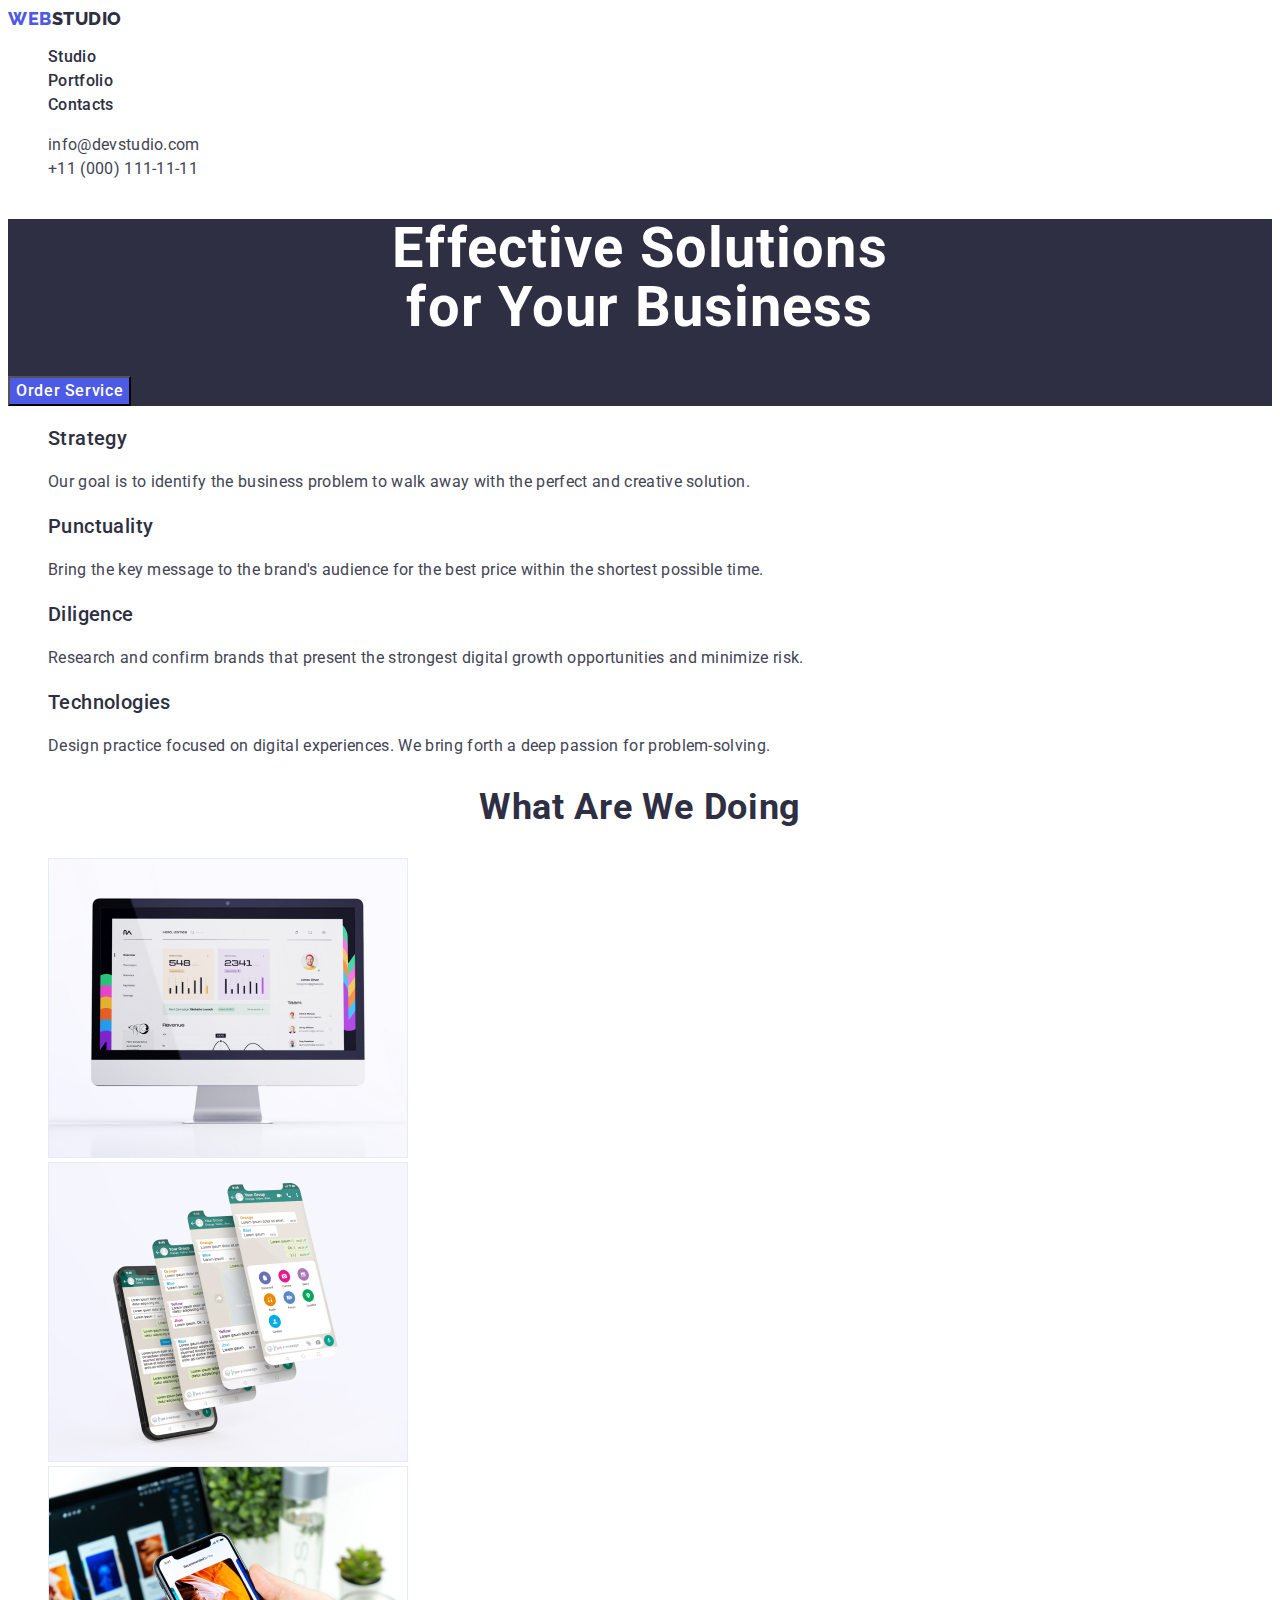
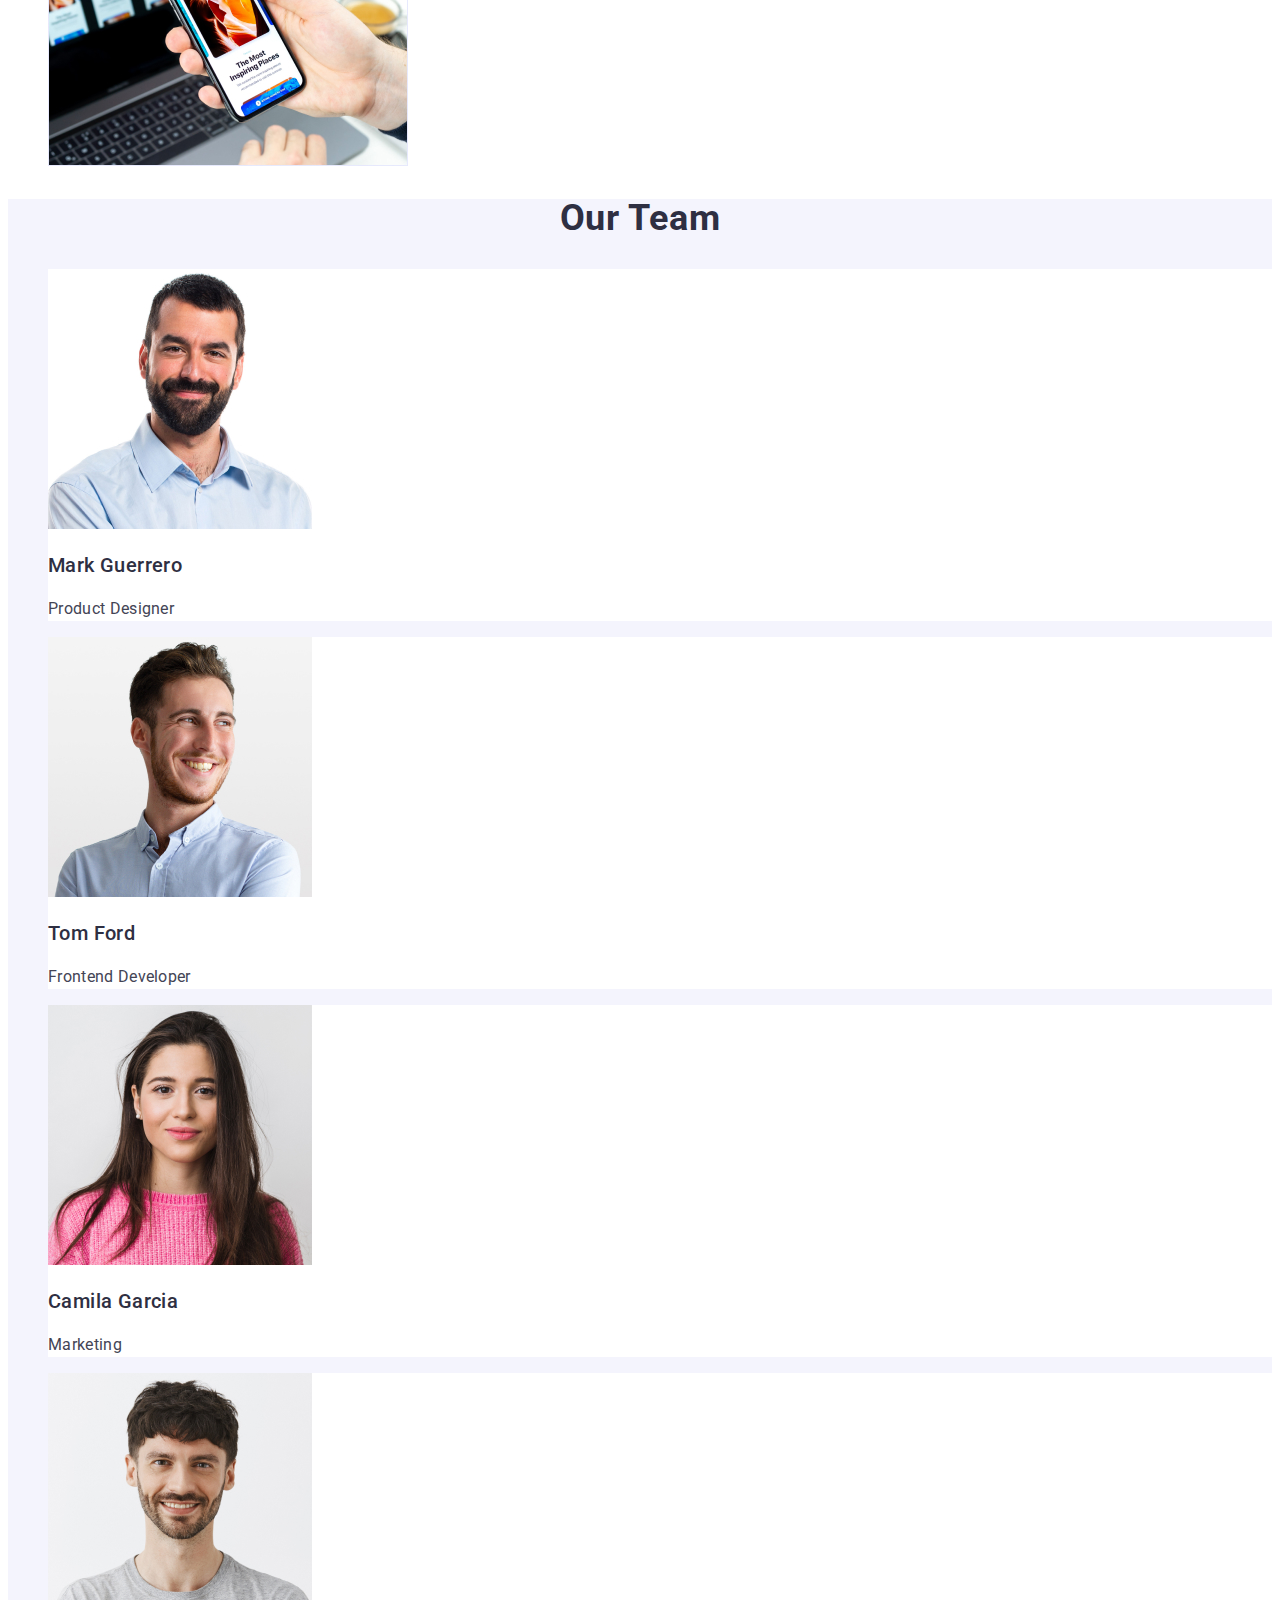
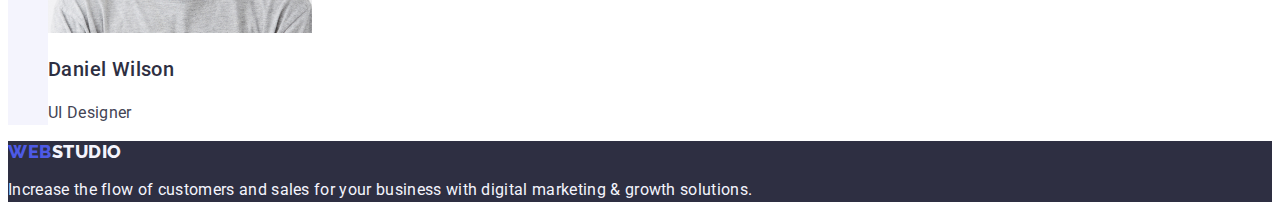
==== index.html @ b1400682 "Initial commit" ====
<!DOCTYPE html>
<html lang="en">
  <head>
    <meta charset="UTF-8" />
    <meta http-equiv="X-UA-Compatible" content="IE=edge" />
    <meta name="viewport" content="width=device-width, initial-scale=1.0" />
    <title>Main Page</title>
    <link rel="preconnect" href="https://fonts.googleapis.com" />
    <link rel="preconnect" href="https://fonts.gstatic.com" crossorigin />
    <link
      href="https://fonts.googleapis.com/css2?family=Raleway:wght@800&family=Roboto:wght@400;500;700;900&display=swap"
      rel="stylesheet"
    />
    <link rel="stylesheet" href="./css/styles.css" />
  </head>
  <body>
    <header class="page-header">
      <nav class="nav-header">
        <a class="logo link" href="./index.html"
          >Web<span class="part-logo">Studio</span></a
        >
        <ul class="menu list">
          <li class="menu-item">
            <a class="menu-link link" href="./index.html">Studio</a>
          </li>
          <li>
            <a class="menu-link link" href="./portfolio.html">Portfolio</a>
          </li>
          <li class="menu-item">
            <a class="menu-link link" href="">Contacts</a>
          </li>
        </ul>
      </nav>
      <address class="contacts">
        <ul class="contact-information list">
          <li class="contact-information-item">
            <a
              class="contact-information-link link"
              href="mailto:info@devstudio.com"
              >info@devstudio.com</a
            >
          </li>
          <li class="contact-information-item">
            <a class="contact-information-link link" href="tel:+110001111111"
              >+11 (000) 111-11-11</a
            >
          </li>
        </ul>
      </address>
    </header>
    <main>
      <section class="hero">
        <h1 class="hero-title">
          Effective Solutions<br />
          for Your Business
        </h1>
        <button class="btn-order" type="button">Order Service</button>
      </section>
      <section class="feautures">
        <h2 class="feautures-tittle-main" hidden>Features</h2>
        <ul class="feautures-list list">
          <li class="feautures-item">
            <h3 class="feautures-tittle">Strategy</h3>
            <p class="feautures-text">
              Our goal is to identify the business problem to walk away with the
              perfect and creative solution.
            </p>
          </li>
          <li class="feautures-item">
            <h3 class="feautures-tittle">Punctuality</h3>
            <p class="feautures-text">
              Bring the key message to the brand's audience for the best price
              within the shortest possible time.
            </p>
          </li>
          <li class="feautures-item">
            <h3 class="feautures-tittle">Diligence</h3>
            <p class="feautures-text">
              Research and confirm brands that present the strongest digital
              growth opportunities and minimize risk.
            </p>
          </li>
          <li class="feautures-item">
            <h3 class="feautures-tittle">Technologies</h3>
            <p class="feautures-text">
              Design practice focused on digital experiences. We bring forth a
              deep passion for problem-solving.
            </p>
          </li>
        </ul>
      </section>
      <section class="activity">
        <h2 class="activity-tittle">What are we doing</h2>
        <ul class="activity-list list">
          <li class="activity-item">
            <img
              class="activity-img"
              src="./images/rectangle71.jpg"
              alt="Gray monobloc"
              width="360"
            />
          </li>
          <li class="activity-item">
            <img
              class="activity-img"
              src="./images/rectangle711.jpg"
              alt="Phone mockup"
              width="360"
            />
          </li>
          <li class="activity-item">
            <img
              class="activity-img"
              src="./images/rectangle712.jpg"
              alt="Apple phone in hand"
              width="360"
            />
          </li>
        </ul>
      </section>
      <section class="team">
        <h2 class="team-tittle">Our Team</h2>
        <ul class="team-list list">
          <li class="team-item">
            <img
              class="team-img"
              src="./images/img.jpg"
              alt="Mark Guerrero"
              width="264"
            />
            <h3 class="team-member">Mark Guerrero</h3>
            <p class="team-member-position">Product Designer</p>
          </li>
          <li class="team-item">
            <img
              class="team-img"
              src="./images/img1.jpg"
              alt="Tom Ford"
              width="264"
            />
            <h3 class="team-member">Tom Ford</h3>
            <p class="team-member-position">Frontend Developer</p>
          </li>
          <li class="team-item">
            <img
              class="team-img"
              src="./images/img2.jpg"
              alt="Camila Garcia"
              width="264"
            />
            <h3 class="team-member">Camila Garcia</h3>
            <p class="team-member-position">Marketing</p>
          </li>
          <li class="team-item">
            <img
              class="team-img"
              src="./images/img3.jpg"
              alt="Daniel Wilson"
              width="264"
            />
            <h3 class="team-member">Daniel Wilson</h3>
            <p class="team-member-position">UI Designer</p>
          </li>
        </ul>
      </section>
    </main>
    <footer class="footer">
      <a class="footer-logo link" href="./index.html"
        >Web<span class="footer-part-logo">Studio</span></a
      >
      <p class="footer-text">
        Increase the flow of customers and sales for your business with digital
        marketing & growth solutions.
      </p>
    </footer>
  </body>
</html>
---- css/styles.css ----
:root {
  --main-font-family: 'Roboto', sans-serif;
  --secondary-font-family: 'Raleway', sans-serif;
  --primary-text-color: #434455;
  --secondary-text-color: #2e2f42;
  --accent-color: #4d5ae5;
  --hover-focus-color: #404bbf;
  --text-color-theme-dark: #f4f4fd;
  --background-color-light: #f4f4fd;
  --background-color-dark: #2e2f42;
}

.list {
  list-style: none;
}

.link {
  text-decoration: none;
}

button {
  font-family: inherit;
  cursor: pointer;
}

body {
  font-family: var(--main-font-family);
  color: var(--primary-text-color);
  background-color: #ffffff;
}

/* Header */
.logo,
.part-logo {
  font-family: var(--secondary-font-family);
  color: var(--accent-color);
  font-weight: 800;
  font-size: 18px;
  line-height: 1.17;
  letter-spacing: 0.03em;
  text-transform: uppercase;
}
.part-logo {
  color: var(--secondary-text-color);
}
.menu-link {
  font-weight: 500;
  font-size: 16px;
  line-height: 1.5;
  letter-spacing: 0.02em;
  color: var(--secondary-text-color);
}
.menu-link:hover,
.menu-link:focus {
  color: var(--hover-focus-color);
}
.contacts {
  font-style: normal;
}
.contact-information-link:hover,
.contact-information-link:focus {
  color: var(--hover-focus-color);
}
.contact-information-link {
  font-size: 16px;
  line-height: 1.5;
  letter-spacing: 0.02em;
  color: var(--primary-text-color);
}
.current:hover,
.current:focus {
  color: var(--hover-focus-color);
}
/* Hero section */
.hero-title {
  font-weight: 700;
  font-size: 56px;
  line-height: 1.07;
  text-align: center;
  letter-spacing: 0.02em;
  color: #ffffff;
}
.hero {
  background-color: var(--background-color-dark);
}

.btn-order {
  font-family: inherit;
  font-weight: 500;
  font-size: 16px;
  line-height: 1.5;
  align-items: center;
  letter-spacing: 0.04em;
  color: #ffffff;
  background: var(--accent-color);
}
.btn-order:hover,
.btn-order:focus {
  background-color: var(--hover-focus-color);
}

/* Feautures section */
.feautures-tittle {
  font-weight: 500;
  font-size: 20px;
  line-height: 1.2;
  letter-spacing: 0.02em;
  color: var(--secondary-text-color);
}
.feautures-text {
  font-size: 16px;
  line-height: 1.5;
  letter-spacing: 0.02em;
}
/* Activity */
.activity-tittle,
.team-tittle {
  font-weight: 700;
  font-size: 36px;
  line-height: 1.11;
  text-align: center;
  letter-spacing: 0.02em;
  text-transform: capitalize;
  color: var(--secondary-text-color);
}
/* Our Team */
.team-member {
  font-weight: 500;
  font-size: 20px;
  line-height: 1.2;
  letter-spacing: 0.02em;
  color: var(--secondary-text-color);
}
.team-member-position {
  font-size: 16px;
  line-height: 1.5;
  letter-spacing: 0.02em;
}
.team {
  background-color: var(--background-color-light);
}
.team-item {
  background-color: #ffffff;
}
/* Footer */
.footer {
  background-color: var(--background-color-dark);
}
.footer-text {
  font-size: 16px;
  line-height: 1.5;
  letter-spacing: 0.02em;
  color: var(--text-color-theme-dark);
}
.footer-logo,
.footer-part-logo {
  font-family: var(--secondary-font-family);
  color: var(--accent-color);
  font-weight: 800;
  font-size: 18px;
  line-height: 1.17;
  letter-spacing: 0.03em;
  text-transform: uppercase;
}
.footer-part-logo {
  color: var(--text-color-theme-dark);
}

/* Portfolio */
.btn-filter {
  font-family: inherit;
  font-weight: 500;
  font-size: 16px;
  line-height: 1.5;
  align-items: center;
  text-align: center;
  letter-spacing: 0.04em;
  color: var(--accent-color);
  background-color: var(--background-color-light);
}
.btn-filter:hover,
.btn-filter:focus {
  color: #ffffff;
  background-color: var(--hover-focus-color);
}
/* Projects */
.projects-tittle {
  font-weight: 500;
  font-size: 20px;
  line-height: 1.2;
  letter-spacing: 0.02em;
  color: var(--secondary-text-color);
}
.projects-filter {
  font-size: 16px;
  line-height: 1.5;
  letter-spacing: 0.02em;
  color: var(--primary-text-color);
}
.projects-item {
  background-color: #ffffff;
}
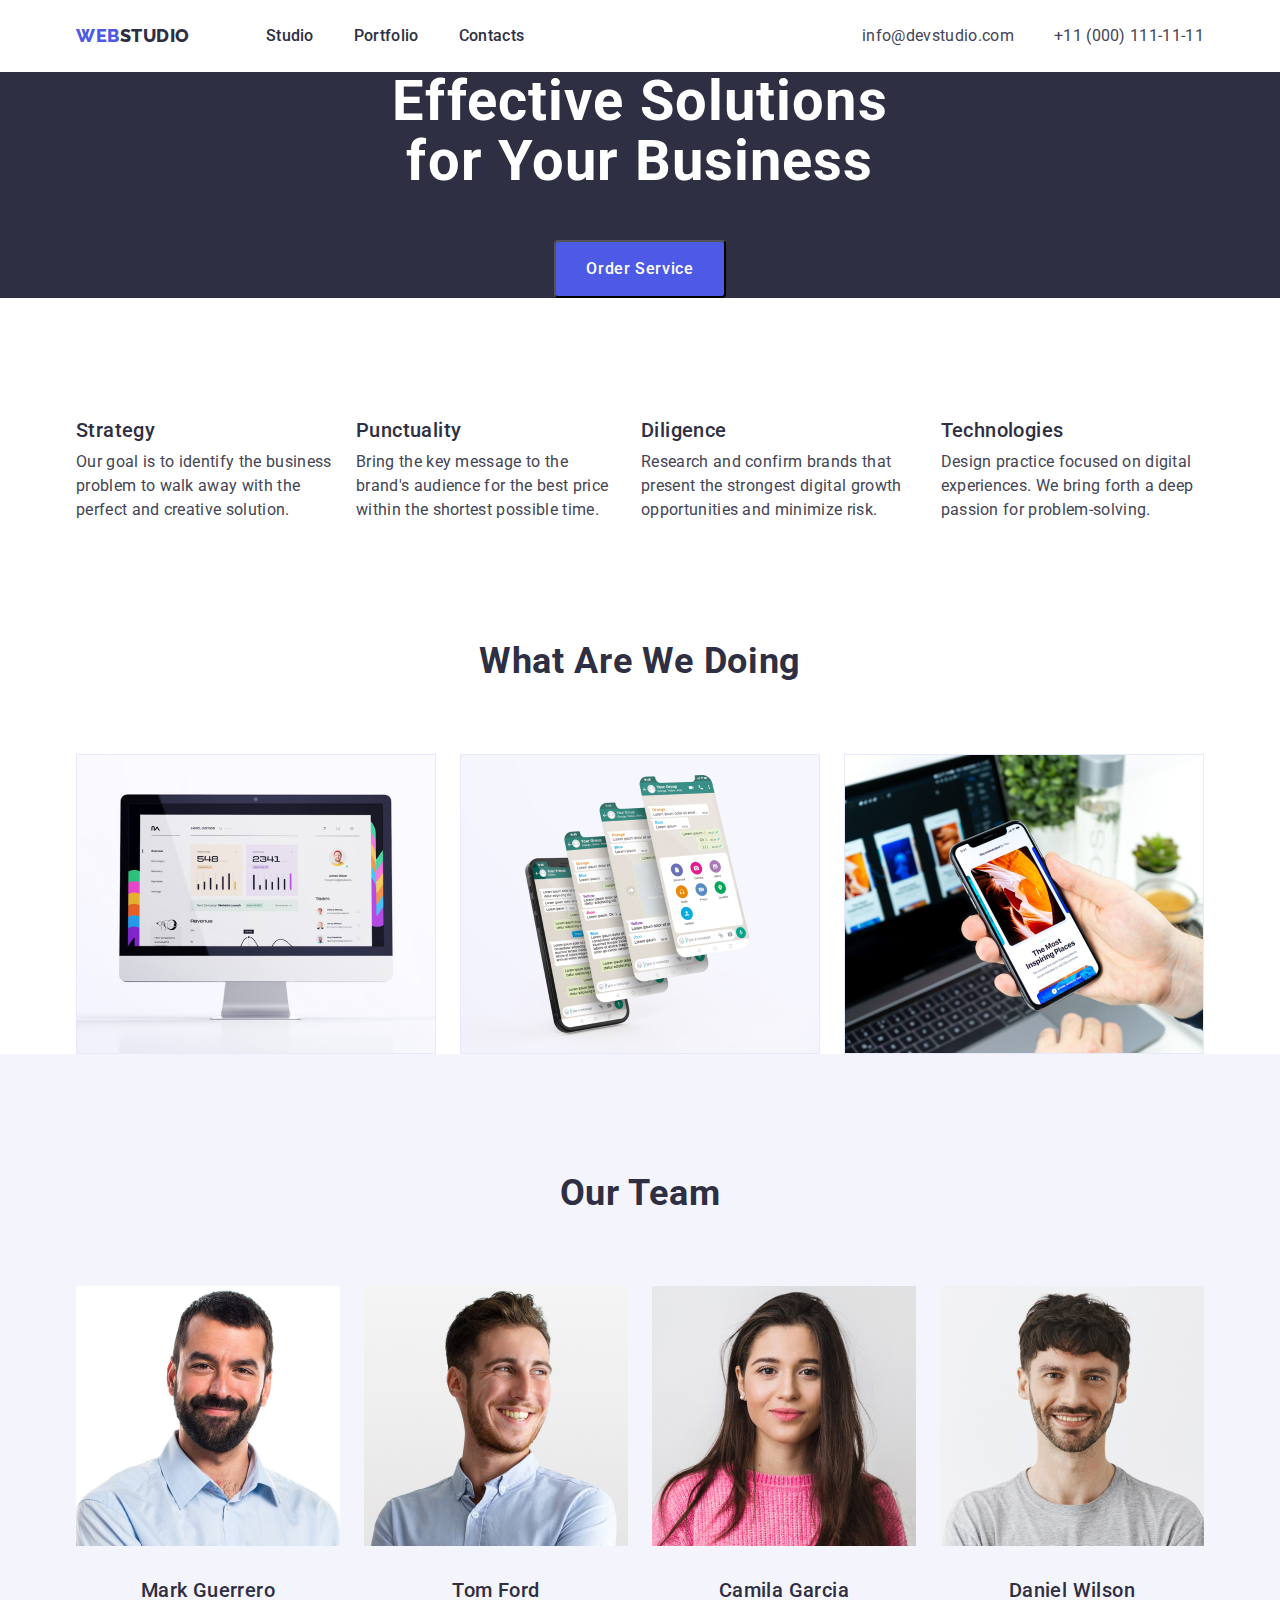
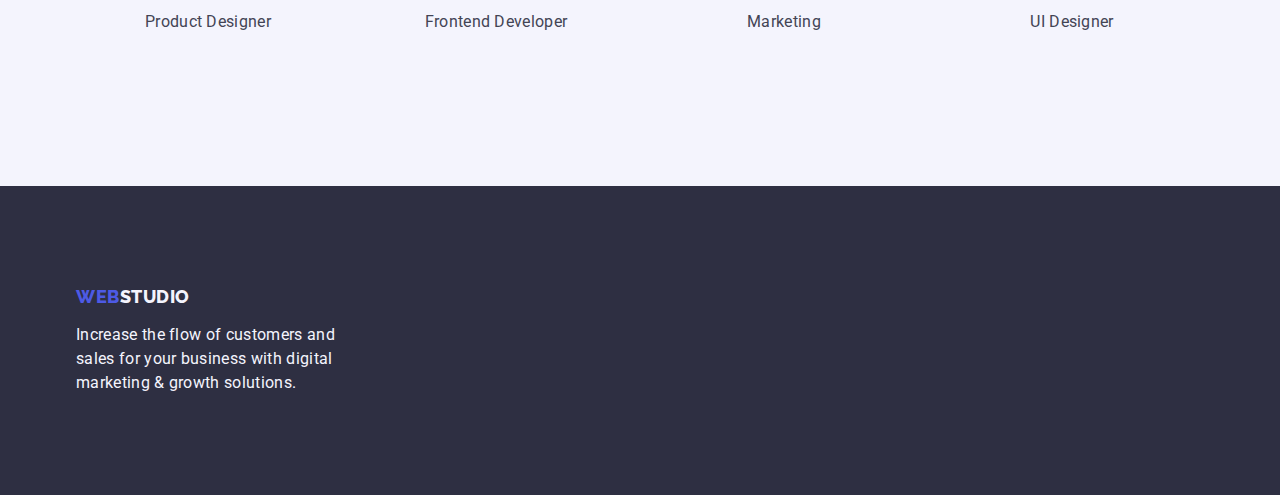
==== commit 16506ab4: "adds geometry" ====
--- a/index.html
+++ b/index.html
@@ -11,167 +11,193 @@
       href="https://fonts.googleapis.com/css2?family=Raleway:wght@800&family=Roboto:wght@400;500;700;900&display=swap"
       rel="stylesheet"
     />
+    <link
+      rel="stylesheet"
+      href="https://cdnjs.cloudflare.com/ajax/libs/modern-normalize/1.1.0/modern-normalize.min.css"
+    />
     <link rel="stylesheet" href="./css/styles.css" />
   </head>
   <body>
     <header class="page-header">
-      <nav class="nav-header">
-        <a class="logo link" href="./index.html"
-          >Web<span class="part-logo">Studio</span></a
-        >
-        <ul class="menu list">
-          <li class="menu-item">
-            <a class="menu-link link" href="./index.html">Studio</a>
-          </li>
-          <li>
-            <a class="menu-link link" href="./portfolio.html">Portfolio</a>
-          </li>
-          <li class="menu-item">
-            <a class="menu-link link" href="">Contacts</a>
-          </li>
-        </ul>
-      </nav>
-      <address class="contacts">
-        <ul class="contact-information list">
-          <li class="contact-information-item">
-            <a
-              class="contact-information-link link"
-              href="mailto:info@devstudio.com"
-              >info@devstudio.com</a
-            >
-          </li>
-          <li class="contact-information-item">
-            <a class="contact-information-link link" href="tel:+110001111111"
-              >+11 (000) 111-11-11</a
-            >
-          </li>
-        </ul>
-      </address>
+      <div class="container page-header-container">
+        <nav class="nav-header">
+          <a class="logo link" href="./index.html"
+            >Web<span class="part-logo">Studio</span></a
+          >
+          <ul class="menu list">
+            <li class="menu-item">
+              <a class="menu-link link" href="./index.html">Studio</a>
+            </li>
+            <li class="menu-item">
+              <a class="menu-link link" href="./portfolio.html">Portfolio</a>
+            </li>
+            <li class="menu-item">
+              <a class="menu-link link" href="">Contacts</a>
+            </li>
+          </ul>
+        </nav>
+        <address class="contacts">
+          <ul class="contact-information list">
+            <li class="contact-information-item">
+              <a
+                class="contact-information-link link"
+                href="mailto:info@devstudio.com"
+                >info@devstudio.com</a
+              >
+            </li>
+            <li class="contact-information-item">
+              <a class="contact-information-link link" href="tel:+110001111111"
+                >+11 (000) 111-11-11</a
+              >
+            </li>
+          </ul>
+        </address>
+      </div>
     </header>
     <main>
       <section class="hero">
-        <h1 class="hero-title">
-          Effective Solutions<br />
-          for Your Business
-        </h1>
-        <button class="btn-order" type="button">Order Service</button>
-      </section>
-      <section class="feautures">
-        <h2 class="feautures-tittle-main" hidden>Features</h2>
-        <ul class="feautures-list list">
-          <li class="feautures-item">
-            <h3 class="feautures-tittle">Strategy</h3>
-            <p class="feautures-text">
-              Our goal is to identify the business problem to walk away with the
-              perfect and creative solution.
-            </p>
-          </li>
-          <li class="feautures-item">
-            <h3 class="feautures-tittle">Punctuality</h3>
-            <p class="feautures-text">
-              Bring the key message to the brand's audience for the best price
-              within the shortest possible time.
-            </p>
-          </li>
-          <li class="feautures-item">
-            <h3 class="feautures-tittle">Diligence</h3>
-            <p class="feautures-text">
-              Research and confirm brands that present the strongest digital
-              growth opportunities and minimize risk.
-            </p>
-          </li>
-          <li class="feautures-item">
-            <h3 class="feautures-tittle">Technologies</h3>
-            <p class="feautures-text">
-              Design practice focused on digital experiences. We bring forth a
-              deep passion for problem-solving.
-            </p>
-          </li>
-        </ul>
+        <div class="container">
+          <h1 class="hero-title">
+            Effective Solutions<br />
+            for Your Business
+          </h1>
+          <button class="btn-order" type="button">Order Service</button>
+        </div>
+      </section>
+      <section class="feautures section">
+        <div class="container">
+          <h2 class="feautures-tittle-main" hidden>Features</h2>
+          <ul class="feautures-list list">
+            <li class="feautures-item">
+              <h3 class="feautures-tittle">Strategy</h3>
+              <p class="feautures-text">
+                Our goal is to identify the business problem to walk away with
+                the perfect and creative solution.
+              </p>
+            </li>
+            <li class="feautures-item">
+              <h3 class="feautures-tittle">Punctuality</h3>
+              <p class="feautures-text">
+                Bring the key message to the brand's audience for the best price
+                within the shortest possible time.
+              </p>
+            </li>
+            <li class="feautures-item">
+              <h3 class="feautures-tittle">Diligence</h3>
+              <p class="feautures-text">
+                Research and confirm brands that present the strongest digital
+                growth opportunities and minimize risk.
+              </p>
+            </li>
+            <li class="feautures-item">
+              <h3 class="feautures-tittle">Technologies</h3>
+              <p class="feautures-text">
+                Design practice focused on digital experiences. We bring forth a
+                deep passion for problem-solving.
+              </p>
+            </li>
+          </ul>
+        </div>
       </section>
       <section class="activity">
-        <h2 class="activity-tittle">What are we doing</h2>
-        <ul class="activity-list list">
-          <li class="activity-item">
-            <img
-              class="activity-img"
-              src="./images/rectangle71.jpg"
-              alt="Gray monobloc"
-              width="360"
-            />
-          </li>
-          <li class="activity-item">
-            <img
-              class="activity-img"
-              src="./images/rectangle711.jpg"
-              alt="Phone mockup"
-              width="360"
-            />
-          </li>
-          <li class="activity-item">
-            <img
-              class="activity-img"
-              src="./images/rectangle712.jpg"
-              alt="Apple phone in hand"
-              width="360"
-            />
-          </li>
-        </ul>
-      </section>
-      <section class="team">
-        <h2 class="team-tittle">Our Team</h2>
-        <ul class="team-list list">
-          <li class="team-item">
-            <img
-              class="team-img"
-              src="./images/img.jpg"
-              alt="Mark Guerrero"
-              width="264"
-            />
-            <h3 class="team-member">Mark Guerrero</h3>
-            <p class="team-member-position">Product Designer</p>
-          </li>
-          <li class="team-item">
-            <img
-              class="team-img"
-              src="./images/img1.jpg"
-              alt="Tom Ford"
-              width="264"
-            />
-            <h3 class="team-member">Tom Ford</h3>
-            <p class="team-member-position">Frontend Developer</p>
-          </li>
-          <li class="team-item">
-            <img
-              class="team-img"
-              src="./images/img2.jpg"
-              alt="Camila Garcia"
-              width="264"
-            />
-            <h3 class="team-member">Camila Garcia</h3>
-            <p class="team-member-position">Marketing</p>
-          </li>
-          <li class="team-item">
-            <img
-              class="team-img"
-              src="./images/img3.jpg"
-              alt="Daniel Wilson"
-              width="264"
-            />
-            <h3 class="team-member">Daniel Wilson</h3>
-            <p class="team-member-position">UI Designer</p>
-          </li>
-        </ul>
+        <div class="container">
+          <h2 class="activity-tittle">What are we doing</h2>
+          <ul class="activity-list list">
+            <li class="activity-item">
+              <img
+                class="activity-img"
+                src="./images/rectangle71.jpg"
+                alt="Gray monobloc"
+                width="360"
+              />
+            </li>
+            <li class="activity-item">
+              <img
+                class="activity-img"
+                src="./images/rectangle711.jpg"
+                alt="Phone mockup"
+                width="360"
+              />
+            </li>
+            <li class="activity-item">
+              <img
+                class="activity-img"
+                src="./images/rectangle712.jpg"
+                alt="Apple phone in hand"
+                width="360"
+              />
+            </li>
+          </ul>
+        </div>
+      </section>
+      <section class="team section">
+        <div class="container team-container">
+          <h2 class="team-tittle">Our Team</h2>
+          <ul class="team-list list">
+            <li class="team-item">
+              <img
+                class="team-img"
+                src="./images/img.jpg"
+                alt="Mark Guerrero"
+                width="264"
+              />
+              <div class="team-text">
+                <h3 class="team-member">Mark Guerrero</h3>
+                <p class="team-member-position">Product Designer</p>
+              </div>
+            </li>
+            <li class="team-item">
+              <img
+                class="team-img"
+                src="./images/img1.jpg"
+                alt="Tom Ford"
+                width="264"
+              />
+              <div class="team-text">
+                <h3 class="team-member">Tom Ford</h3>
+                <p class="team-member-position">Frontend Developer</p>
+              </div>
+            </li>
+            <li class="team-item">
+              <img
+                class="team-img"
+                src="./images/img2.jpg"
+                alt="Camila Garcia"
+                width="264"
+              />
+              <div class="team-text">
+                <h3 class="team-member">Camila Garcia</h3>
+                <p class="team-member-position">Marketing</p>
+              </div>
+            </li>
+            <li class="team-item">
+              <img
+                class="team-img"
+                src="./images/img3.jpg"
+                alt="Daniel Wilson"
+                width="264"
+              />
+              <div class="team-text">
+                <h3 class="team-member">Daniel Wilson</h3>
+                <p class="team-member-position">UI Designer</p>
+              </div>
+            </li>
+          </ul>
+        </div>
       </section>
     </main>
     <footer class="footer">
-      <a class="footer-logo link" href="./index.html"
-        >Web<span class="footer-part-logo">Studio</span></a
-      >
-      <p class="footer-text">
-        Increase the flow of customers and sales for your business with digital
-        marketing & growth solutions.
-      </p>
+      <div class="container">
+        <div class="full-logo">
+          <a class="footer-logo link" href="./index.html"
+            >Web<span class="footer-part-logo">Studio</span></a
+          >
+        </div>
+        <p class="footer-text">
+          Increase the flow of customers and sales for your business with
+          digital marketing & growth solutions.
+        </p>
+      </div>
     </footer>
   </body>
 </html>
--- a/css/styles.css
+++ b/css/styles.css
@@ -19,7 +19,6 @@
 }
 
 button {
-  font-family: inherit;
   cursor: pointer;
 }
 
@@ -27,6 +26,37 @@
   font-family: var(--main-font-family);
   color: var(--primary-text-color);
   background-color: #ffffff;
+}
+
+h1,
+h2,
+h3,
+h4,
+p {
+  margin-top: 0;
+  margin-bottom: 0;
+}
+
+ul,
+ol {
+  margin-top: 0;
+  margin-bottom: 0;
+  padding-left: 0;
+}
+
+img {
+  display: block;
+}
+
+.container {
+  width: 1158px;
+  padding: 0 15px;
+  margin-left: auto;
+  margin-right: auto;
+}
+.section {
+  padding-top: 120px;
+  padding-bottom: 120px;
 }
 
 /* Header */
@@ -43,6 +73,39 @@
 .part-logo {
   color: var(--secondary-text-color);
 }
+
+.page-header {
+  display: flex;
+  align-items: center;
+  padding-top: 24px;
+  padding-bottom: 24px;
+}
+
+.page-header-container {
+  display: flex;
+  align-items: center;
+}
+.nav-header {
+  display: flex;
+  align-items: center;
+  column-gap: 76px;
+}
+.menu {
+  display: flex;
+  column-gap: 40px;
+}
+.menu .link {
+  padding-top: 24px;
+  padding-bottom: 24px;
+}
+.contact-information {
+  display: flex;
+  column-gap: 40px;
+}
+.contacts .link {
+  padding-top: 24px;
+  padding-bottom: 24px;
+}
 .menu-link {
   font-weight: 500;
   font-size: 16px;
@@ -56,6 +119,7 @@
 }
 .contacts {
   font-style: normal;
+  margin-left: auto;
 }
 .contact-information-link:hover,
 .contact-information-link:focus {
@@ -71,6 +135,7 @@
 .current:focus {
   color: var(--hover-focus-color);
 }
+
 /* Hero section */
 .hero-title {
   font-weight: 700;
@@ -85,11 +150,17 @@
 }
 
 .btn-order {
-  font-family: inherit;
-  font-weight: 500;
-  font-size: 16px;
-  line-height: 1.5;
-  align-items: center;
+  display: flex;
+  margin-left: auto;
+  margin-right: auto;
+  margin-top: 48px;
+  padding: 15px 30px;
+  min-width: 169px;
+  border-radius: 4px;
+
+  font-weight: 500;
+  font-size: 16px;
+  line-height: 1.5;
   letter-spacing: 0.04em;
   color: #ffffff;
   background: var(--accent-color);
@@ -100,7 +171,13 @@
 }
 
 /* Feautures section */
+.feautures-list {
+  display: flex;
+  column-gap: 24px;
+}
 .feautures-tittle {
+  margin-bottom: 8px;
+
   font-weight: 500;
   font-size: 20px;
   line-height: 1.2;
@@ -123,13 +200,26 @@
   text-transform: capitalize;
   color: var(--secondary-text-color);
 }
+.team-tittle {
+  margin-bottom: 72px;
+}
+.activity-tittle {
+  margin-bottom: 72px;
+}
+.activity-list {
+  display: flex;
+  column-gap: 24px;
+}
 /* Our Team */
+
 .team-member {
   font-weight: 500;
   font-size: 20px;
   line-height: 1.2;
   letter-spacing: 0.02em;
   color: var(--secondary-text-color);
+
+  margin-bottom: 8px;
 }
 .team-member-position {
   font-size: 16px;
@@ -139,14 +229,31 @@
 .team {
   background-color: var(--background-color-light);
 }
-.team-item {
+/* .team-item { 
+  flex-basis: calc((100%-72px) / 4);
   background-color: #ffffff;
-}
+}*/
+
+.team-list {
+  display: flex;
+  column-gap: 24px;
+}
+.team-text {
+  padding: 32px 16px;
+  text-align: center;
+}
+
 /* Footer */
 .footer {
   background-color: var(--background-color-dark);
-}
+  padding-top: 100px;
+  padding-bottom: 100px;
+}
+
 .footer-text {
+  width: 264px;
+  min-height: 72px;
+
   font-size: 16px;
   line-height: 1.5;
   letter-spacing: 0.02em;
@@ -165,8 +272,16 @@
 .footer-part-logo {
   color: var(--text-color-theme-dark);
 }
+.full-logo {
+  display: flex;
+  margin-bottom: 16px;
+}
 
 /* Portfolio */
+.header-portfolio {
+  margin-bottom: 96px;
+  border-bottom: 1px solid #e7e9fc;
+}
 .btn-filter {
   font-family: inherit;
   font-weight: 500;
@@ -184,12 +299,25 @@
   background-color: var(--hover-focus-color);
 }
 /* Projects */
+.projects-list-btn {
+  display: flex;
+  column-gap: 24px;
+  justify-content: center;
+  margin-bottom: 72px;
+}
+.projects-list {
+  display: flex;
+  flex-wrap: wrap;
+  margin-bottom: 120px;
+}
 .projects-tittle {
   font-weight: 500;
   font-size: 20px;
   line-height: 1.2;
   letter-spacing: 0.02em;
   color: var(--secondary-text-color);
+
+  margin-bottom: 8px;
 }
 .projects-filter {
   font-size: 16px;
@@ -198,5 +326,19 @@
   color: var(--primary-text-color);
 }
 .projects-item {
+  width: calc((100% - 48px) / 3);
+  margin-right: 24px;
+  margin-bottom: 48px;
+
   background-color: #ffffff;
 }
+.projects-item:nth-child(3n) {
+  margin-right: 0;
+}
+.projects-item:nth-last-child(-n + 3) {
+  margin-bottom: 0;
+}
+.projects-text {
+  padding-top: 32px;
+  padding-bottom: 32px;
+}
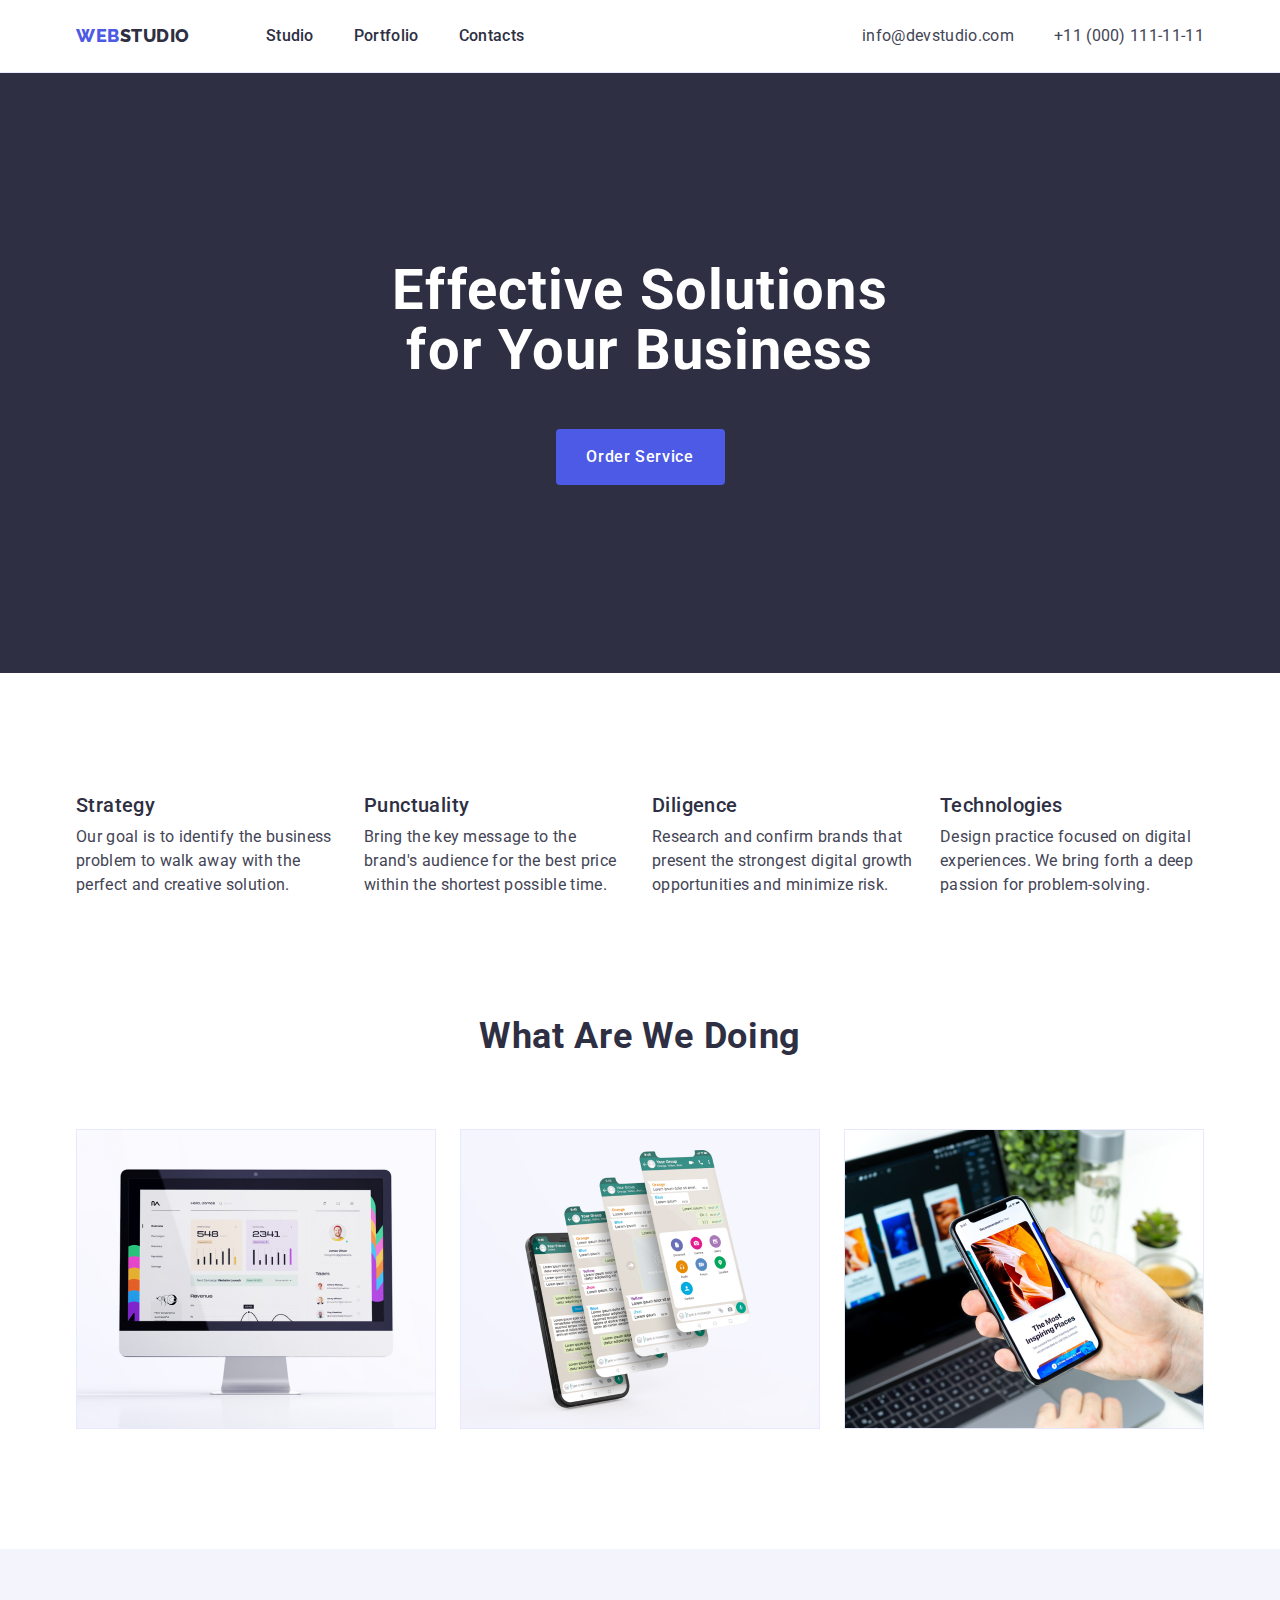
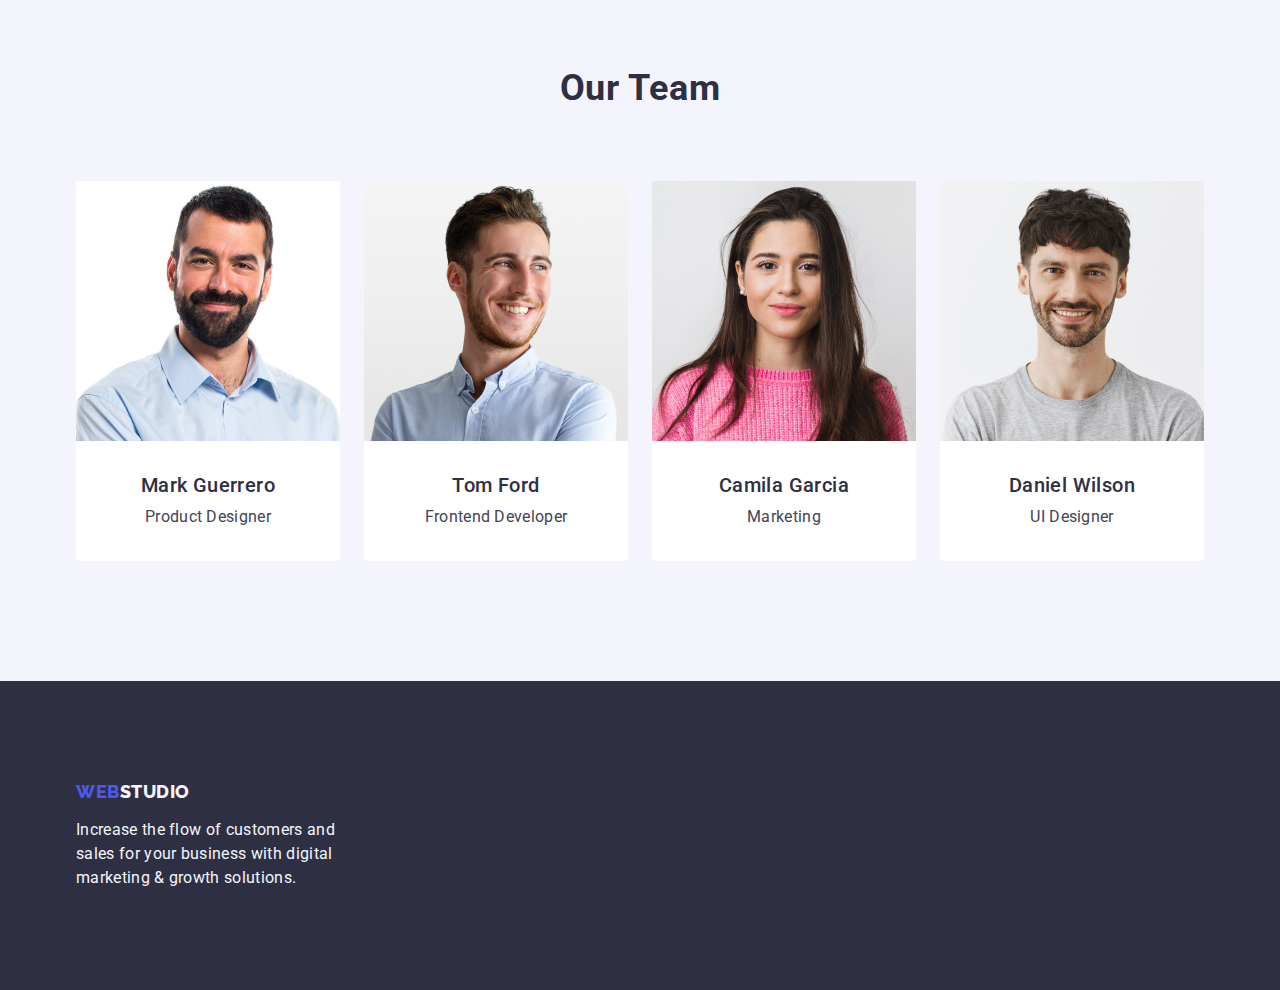
==== commit d988d388: "edited" ====
--- a/index.html
+++ b/index.html
@@ -21,9 +21,11 @@
     <header class="page-header">
       <div class="container page-header-container">
         <nav class="nav-header">
-          <a class="logo link" href="./index.html"
-            >Web<span class="part-logo">Studio</span></a
-          >
+          <div class="logo-header">
+            <a class="logo link" href="./index.html"
+              >Web<span class="part-logo">Studio</span></a
+            >
+          </div>
           <ul class="menu list">
             <li class="menu-item">
               <a class="menu-link link" href="./index.html">Studio</a>
@@ -55,12 +57,9 @@
       </div>
     </header>
     <main>
-      <section class="hero">
+      <section class="hero hero-container">
         <div class="container">
-          <h1 class="hero-title">
-            Effective Solutions<br />
-            for Your Business
-          </h1>
+          <h1 class="hero-title">Effective Solutions for Your Business</h1>
           <button class="btn-order" type="button">Order Service</button>
         </div>
       </section>
@@ -188,11 +187,9 @@
     </main>
     <footer class="footer">
       <div class="container">
-        <div class="full-logo">
-          <a class="footer-logo link" href="./index.html"
-            >Web<span class="footer-part-logo">Studio</span></a
-          >
-        </div>
+        <a class="footer-logo link full-logo" href="./index.html"
+          >Web<span class="footer-part-logo">Studio</span></a
+        >
         <p class="footer-text">
           Increase the flow of customers and sales for your business with
           digital marketing & growth solutions.
--- a/css/styles.css
+++ b/css/styles.css
@@ -8,6 +8,7 @@
   --text-color-theme-dark: #f4f4fd;
   --background-color-light: #f4f4fd;
   --background-color-dark: #2e2f42;
+  --border-btn: #e7e9fc;
 }
 
 .list {
@@ -73,12 +74,16 @@
 .part-logo {
   color: var(--secondary-text-color);
 }
+.logo-header {
+  margin-right: 76px;
+}
 
 .page-header {
   display: flex;
   align-items: center;
   padding-top: 24px;
   padding-bottom: 24px;
+  border-bottom: 1px solid #e7e9fc;
 }
 
 .page-header-container {
@@ -88,11 +93,10 @@
 .nav-header {
   display: flex;
   align-items: center;
-  column-gap: 76px;
 }
 .menu {
   display: flex;
-  column-gap: 40px;
+  gap: 40px;
 }
 .menu .link {
   padding-top: 24px;
@@ -100,7 +104,7 @@
 }
 .contact-information {
   display: flex;
-  column-gap: 40px;
+  gap: 40px;
 }
 .contacts .link {
   padding-top: 24px;
@@ -138,25 +142,32 @@
 
 /* Hero section */
 .hero-title {
+  max-width: 496px;
   font-weight: 700;
   font-size: 56px;
   line-height: 1.07;
   text-align: center;
   letter-spacing: 0.02em;
   color: #ffffff;
+  margin-right: auto;
+  margin-left: auto;
 }
 .hero {
   background-color: var(--background-color-dark);
 }
-
+.hero-container {
+  padding: 188px 0;
+}
 .btn-order {
-  display: flex;
+  display: block;
   margin-left: auto;
   margin-right: auto;
   margin-top: 48px;
   padding: 15px 30px;
   min-width: 169px;
+  border: none;
   border-radius: 4px;
+  height: 56px;
 
   font-weight: 500;
   font-size: 16px;
@@ -173,7 +184,10 @@
 /* Feautures section */
 .feautures-list {
   display: flex;
-  column-gap: 24px;
+  gap: 24px;
+}
+.feautures-item {
+  flex-basis: calc((100% - 72px) / 4);
 }
 .feautures-tittle {
   margin-bottom: 8px;
@@ -190,6 +204,10 @@
   letter-spacing: 0.02em;
 }
 /* Activity */
+.activity {
+  padding-bottom: 120px;
+}
+
 .activity-tittle,
 .team-tittle {
   font-weight: 700;
@@ -208,7 +226,7 @@
 }
 .activity-list {
   display: flex;
-  column-gap: 24px;
+  gap: 24px;
 }
 /* Our Team */
 
@@ -229,14 +247,14 @@
 .team {
   background-color: var(--background-color-light);
 }
-/* .team-item { 
-  flex-basis: calc((100%-72px) / 4);
+.team-item {
+  border-radius: 0px 0px 4px 4px;
   background-color: #ffffff;
-}*/
+}
 
 .team-list {
   display: flex;
-  column-gap: 24px;
+  gap: 24px;
 }
 .team-text {
   padding: 32px 16px;
@@ -273,17 +291,18 @@
   color: var(--text-color-theme-dark);
 }
 .full-logo {
-  display: flex;
+  display: inline-block;
   margin-bottom: 16px;
 }
 
 /* Portfolio */
+
 .header-portfolio {
   margin-bottom: 96px;
-  border-bottom: 1px solid #e7e9fc;
 }
 .btn-filter {
-  font-family: inherit;
+  border-radius: 4px;
+
   font-weight: 500;
   font-size: 16px;
   line-height: 1.5;
@@ -295,13 +314,23 @@
 }
 .btn-filter:hover,
 .btn-filter:focus {
-  color: #ffffff;
-  background-color: var(--hover-focus-color);
+  /* color: #ffffff; */
+  /* background-color: var(--hover-focus-color); */
+  border: 1px solid transparent;
 }
 /* Projects */
+.projects {
+  padding: 96px 0 120px;
+}
+.projects-container {
+  padding: 32px 16p;
+  border: 1px solid #e7e9fc;
+}
+
 .projects-list-btn {
   display: flex;
-  column-gap: 24px;
+  gap: 24px;
+  padding: 12px 24px;
   justify-content: center;
   margin-bottom: 72px;
 }
